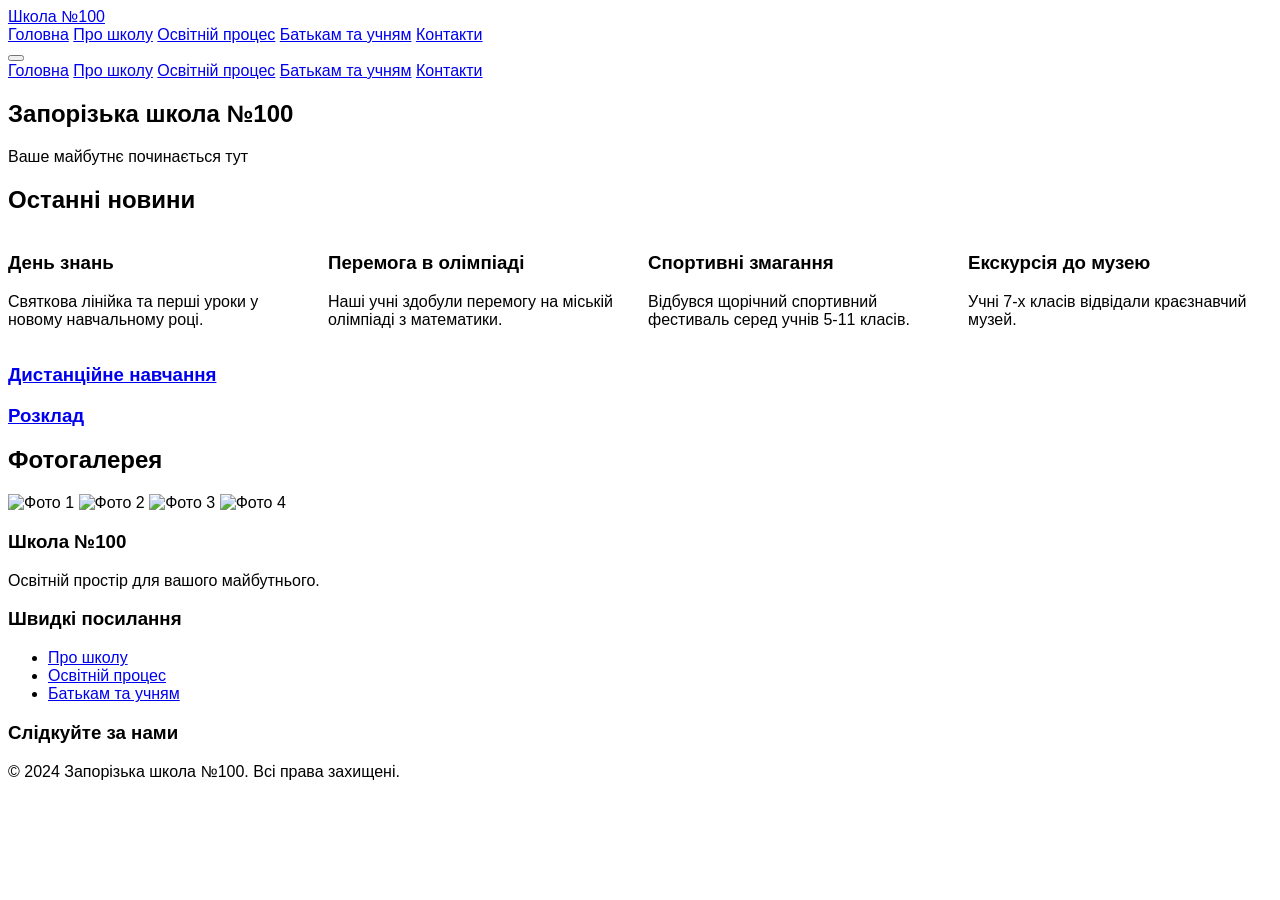
==== public/index.html @ 484928c2 "оновлення 2" ====
<!DOCTYPE html>
<html lang="uk">
<head>
    <meta charset="UTF-8">
    <meta name="viewport" content="width=device-width, initial-scale=1.0">
    <title>Головна - Запорізька школа №100</title>
    <script src="https://cdn.tailwindcss.com"></script>
    <link rel="stylesheet" href="css/style.css">
    <script src="https://unpkg.com/lucide@latest"></script>
    <style>
        body { font-family: 'Inter', sans-serif; }
        .bento-grid { display: grid; grid-template-columns: repeat(auto-fit, minmax(250px, 1fr)); gap: 1rem; }
    </style>
</head>
<body class="bg-gray-100 text-gray-800">

    <!-- Header -->
    <header class="bg-white shadow-md sticky top-0 z-50">
        <nav class="container mx-auto px-6 py-4 flex justify-between items-center">
            <a href="index.html" class="text-2xl font-bold text-blue-900">Школа №100</a>
            <div class="hidden md:flex space-x-6">
                <a href="index.html" class="text-blue-900 font-semibold">Головна</a>
                <a href="about.html" class="hover:text-blue-900">Про школу</a>
                <a href="education.html" class="hover:text-blue-900">Освітній процес</a>
                <a href="parents-students.html" class="hover:text-blue-900">Батькам та учням</a>
                <a href="contacts.html" class="hover:text-blue-900">Контакти</a>
            </div>
            <button class="md:hidden" id="mobile-menu-button">
                <i data-lucide="menu"></i>
            </button>
        </nav>
        <!-- Mobile Menu -->
        <div id="mobile-menu" class="hidden md:hidden px-6 pb-4">
            <a href="index.html" class="block py-2 text-blue-900 font-semibold">Головна</a>
            <a href="about.html" class="block py-2 hover:text-blue-900">Про школу</a>
            <a href="education.html" class="block py-2 hover:text-blue-900">Освітній процес</a>
            <a href="parents-students.html" class="block py-2 hover:text-blue-900">Батькам та учням</a>
            <a href="contacts.html" class="block py-2 hover:text-blue-900">Контакти</a>
        </div>
    </header>

    <!-- Main Content -->
    <main class="container mx-auto px-6 py-8">
        <!-- Hero Section -->
        <section class="bg-blue-900 text-white rounded-lg p-12 text-center mb-12">
            <h1 class="text-4xl md:text-5xl font-bold mb-4">Запорізька школа №100</h1>
            <p class="text-lg md:text-xl text-yellow-400">Ваше майбутнє починається тут</p>
        </section>

        <!-- Latest News (Bento Grid) -->
        <section class="mb-12">
            <h2 class="text-3xl font-bold text-center mb-8">Останні новини</h2>
            <div class="bento-grid">
                <div class="bg-white p-6 rounded-lg shadow-md hover:shadow-xl transition-shadow">
                    <h3 class="font-bold text-lg mb-2">День знань</h3>
                    <p class="text-sm">Святкова лінійка та перші уроки у новому навчальному році.</p>
                </div>
                <div class="bg-white p-6 rounded-lg shadow-md hover:shadow-xl transition-shadow">
                    <h3 class="font-bold text-lg mb-2">Перемога в олімпіаді</h3>
                    <p class="text-sm">Наші учні здобули перемогу на міській олімпіаді з математики.</p>
                </div>
                <div class="bg-white p-6 rounded-lg shadow-md hover:shadow-xl transition-shadow">
                    <h3 class="font-bold text-lg mb-2">Спортивні змагання</h3>
                    <p class="text-sm">Відбувся щорічний спортивний фестиваль серед учнів 5-11 класів.</p>
                </div>
                <div class="bg-white p-6 rounded-lg shadow-md hover:shadow-xl transition-shadow">
                    <h3 class="font-bold text-lg mb-2">Екскурсія до музею</h3>
                    <p class="text-sm">Учні 7-х класів відвідали краєзнавчий музей.</p>
                </div>
            </div>
        </section>

        <!-- Quick Links -->
        <section class="mb-12">
            <div class="flex flex-col md:flex-row gap-8">
                <a href="education.html" class="bg-yellow-400 text-blue-900 p-8 rounded-lg text-center flex-1 hover:bg-yellow-500 transition-colors">
                    <i data-lucide="laptop" class="mx-auto mb-2"></i>
                    <h3 class="text-xl font-bold">Дистанційне навчання</h3>
                </a>
                <a href="education.html#schedule" class="bg-yellow-400 text-blue-900 p-8 rounded-lg text-center flex-1 hover:bg-yellow-500 transition-colors">
                    <i data-lucide="calendar-days" class="mx-auto mb-2"></i>
                    <h3 class="text-xl font-bold">Розклад</h3>
                </a>
            </div>
        </section>

        <!-- Photo Gallery Preview -->
        <section>
            <h2 class="text-3xl font-bold text-center mb-8">Фотогалерея</h2>
            <div class="grid grid-cols-2 md:grid-cols-4 gap-4">
                <img src="https://via.placeholder.com/400x300" alt="Фото 1" class="rounded-lg shadow-md">
                <img src="https://via.placeholder.com/400x300" alt="Фото 2" class="rounded-lg shadow-md">
                <img src="https://via.placeholder.com/400x300" alt="Фото 3" class="rounded-lg shadow-md">
                <img src="https://via.placeholder.com/400x300" alt="Фото 4" class="rounded-lg shadow-md">
            </div>
        </section>
    </main>

    <!-- Footer -->
    <footer class="bg-blue-900 text-white mt-12">
        <div class="container mx-auto px-6 py-8 grid md:grid-cols-3 gap-8">
            <div>
                <h3 class="text-xl font-bold mb-4">Школа №100</h3>
                <p>Освітній простір для вашого майбутнього.</p>
            </div>
            <div>
                <h3 class="text-xl font-bold mb-4">Швидкі посилання</h3>
                <ul>
                    <li><a href="about.html" class="hover:text-yellow-400">Про школу</a></li>
                    <li><a href="education.html" class="hover:text-yellow-400">Освітній процес</a></li>
                    <li><a href="parents-students.html" class="hover:text-yellow-400">Батькам та учням</a></li>
                </ul>
            </div>
            <div>
                <h3 class="text-xl font-bold mb-4">Слідкуйте за нами</h3>
                <div class="flex space-x-4">
                    <a href="#" class="hover:text-yellow-400"><i data-lucide="facebook"></i></a>
                    <a href="#" class="hover:text-yellow-400"><i data-lucide="instagram"></i></a>
                    <a href="#" class="hover:text-yellow-400"><i data-lucide="youtube"></i></a>
                </div>
            </div>
        </div>
        <div class="bg-blue-950 text-center py-4">
            <p>&copy; 2024 Запорізька школа №100. Всі права захищені.</p>
        </div>
    </footer>

    <script>
        lucide.createIcons();

        const mobileMenuButton = document.getElementById('mobile-menu-button');
        const mobileMenu = document.getElementById('mobile-menu');

        mobileMenuButton.addEventListener('click', () => {
            mobileMenu.classList.toggle('hidden');
        });
    </script>

</body>
</html>
---- public/css/style.css ----
/* Custom styles and animations can be added here */
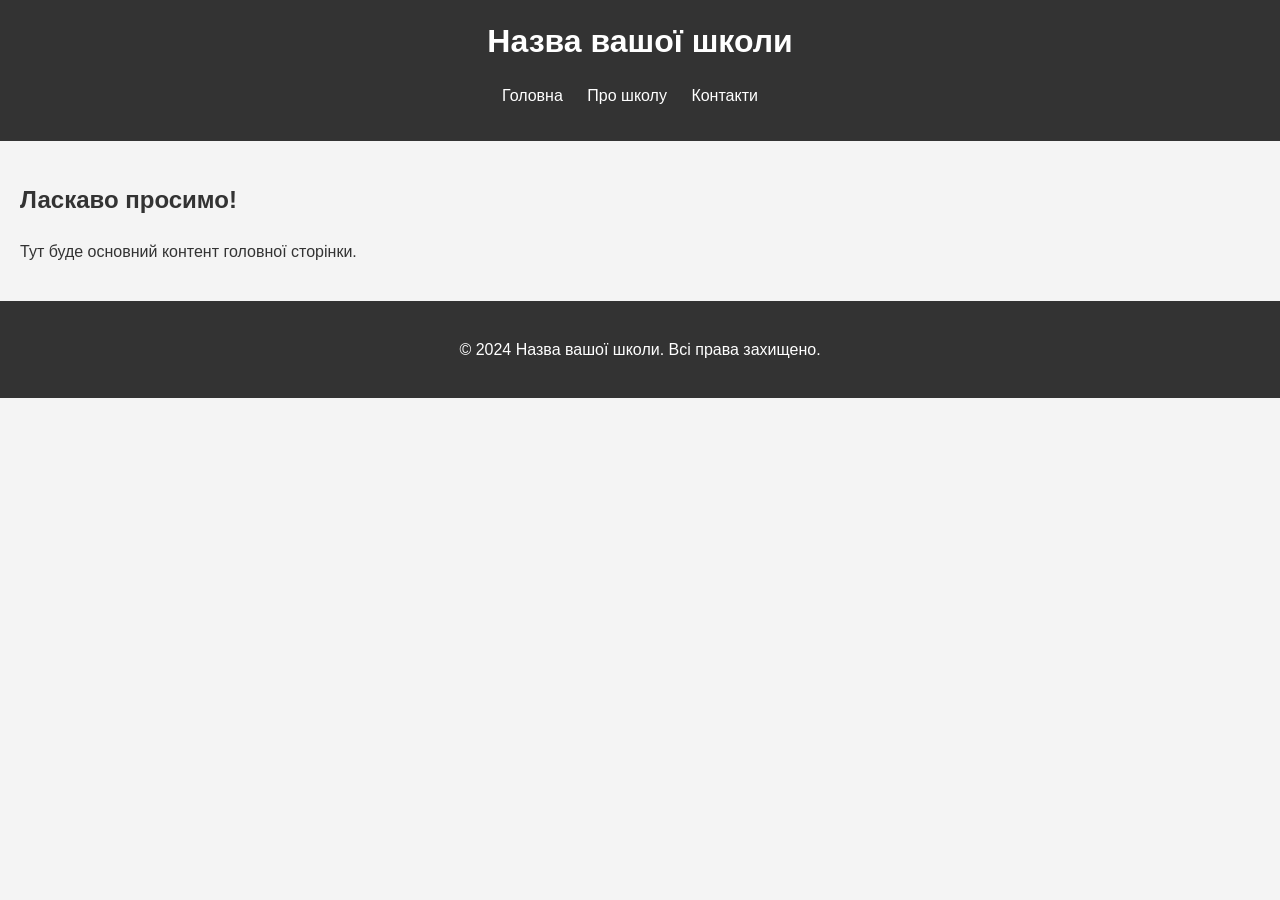
==== commit 8ae6b1ce: "Create public directory and move site files" ====
--- a/public/index.html
+++ b/public/index.html
@@ -3,138 +3,26 @@
 <head>
     <meta charset="UTF-8">
     <meta name="viewport" content="width=device-width, initial-scale=1.0">
-    <title>Головна - Запорізька школа №100</title>
-    <script src="https://cdn.tailwindcss.com"></script>
-    <link rel="stylesheet" href="css/style.css">
-    <script src="https://unpkg.com/lucide@latest"></script>
-    <style>
-        body { font-family: 'Inter', sans-serif; }
-        .bento-grid { display: grid; grid-template-columns: repeat(auto-fit, minmax(250px, 1fr)); gap: 1rem; }
-    </style>
+    <title>Головна - Назва вашої школи</title>
+    <link rel="stylesheet" href="style.css">
 </head>
-<body class="bg-gray-100 text-gray-800">
-
-    <!-- Header -->
-    <header class="bg-white shadow-md sticky top-0 z-50">
-        <nav class="container mx-auto px-6 py-4 flex justify-between items-center">
-            <a href="index.html" class="text-2xl font-bold text-blue-900">Школа №100</a>
-            <div class="hidden md:flex space-x-6">
-                <a href="index.html" class="text-blue-900 font-semibold">Головна</a>
-                <a href="about.html" class="hover:text-blue-900">Про школу</a>
-                <a href="education.html" class="hover:text-blue-900">Освітній процес</a>
-                <a href="parents-students.html" class="hover:text-blue-900">Батькам та учням</a>
-                <a href="contacts.html" class="hover:text-blue-900">Контакти</a>
-            </div>
-            <button class="md:hidden" id="mobile-menu-button">
-                <i data-lucide="menu"></i>
-            </button>
+<body>
+    <header>
+        <h1>Назва вашої школи</h1>
+        <nav>
+            <ul>
+                <li><a href="index.html">Головна</a></li>
+                <li><a href="about.html">Про школу</a></li>
+                <li><a href="contacts.html">Контакти</a></li>
+            </ul>
         </nav>
-        <!-- Mobile Menu -->
-        <div id="mobile-menu" class="hidden md:hidden px-6 pb-4">
-            <a href="index.html" class="block py-2 text-blue-900 font-semibold">Головна</a>
-            <a href="about.html" class="block py-2 hover:text-blue-900">Про школу</a>
-            <a href="education.html" class="block py-2 hover:text-blue-900">Освітній процес</a>
-            <a href="parents-students.html" class="block py-2 hover:text-blue-900">Батькам та учням</a>
-            <a href="contacts.html" class="block py-2 hover:text-blue-900">Контакти</a>
-        </div>
     </header>
-
-    <!-- Main Content -->
-    <main class="container mx-auto px-6 py-8">
-        <!-- Hero Section -->
-        <section class="bg-blue-900 text-white rounded-lg p-12 text-center mb-12">
-            <h1 class="text-4xl md:text-5xl font-bold mb-4">Запорізька школа №100</h1>
-            <p class="text-lg md:text-xl text-yellow-400">Ваше майбутнє починається тут</p>
-        </section>
-
-        <!-- Latest News (Bento Grid) -->
-        <section class="mb-12">
-            <h2 class="text-3xl font-bold text-center mb-8">Останні новини</h2>
-            <div class="bento-grid">
-                <div class="bg-white p-6 rounded-lg shadow-md hover:shadow-xl transition-shadow">
-                    <h3 class="font-bold text-lg mb-2">День знань</h3>
-                    <p class="text-sm">Святкова лінійка та перші уроки у новому навчальному році.</p>
-                </div>
-                <div class="bg-white p-6 rounded-lg shadow-md hover:shadow-xl transition-shadow">
-                    <h3 class="font-bold text-lg mb-2">Перемога в олімпіаді</h3>
-                    <p class="text-sm">Наші учні здобули перемогу на міській олімпіаді з математики.</p>
-                </div>
-                <div class="bg-white p-6 rounded-lg shadow-md hover:shadow-xl transition-shadow">
-                    <h3 class="font-bold text-lg mb-2">Спортивні змагання</h3>
-                    <p class="text-sm">Відбувся щорічний спортивний фестиваль серед учнів 5-11 класів.</p>
-                </div>
-                <div class="bg-white p-6 rounded-lg shadow-md hover:shadow-xl transition-shadow">
-                    <h3 class="font-bold text-lg mb-2">Екскурсія до музею</h3>
-                    <p class="text-sm">Учні 7-х класів відвідали краєзнавчий музей.</p>
-                </div>
-            </div>
-        </section>
-
-        <!-- Quick Links -->
-        <section class="mb-12">
-            <div class="flex flex-col md:flex-row gap-8">
-                <a href="education.html" class="bg-yellow-400 text-blue-900 p-8 rounded-lg text-center flex-1 hover:bg-yellow-500 transition-colors">
-                    <i data-lucide="laptop" class="mx-auto mb-2"></i>
-                    <h3 class="text-xl font-bold">Дистанційне навчання</h3>
-                </a>
-                <a href="education.html#schedule" class="bg-yellow-400 text-blue-900 p-8 rounded-lg text-center flex-1 hover:bg-yellow-500 transition-colors">
-                    <i data-lucide="calendar-days" class="mx-auto mb-2"></i>
-                    <h3 class="text-xl font-bold">Розклад</h3>
-                </a>
-            </div>
-        </section>
-
-        <!-- Photo Gallery Preview -->
-        <section>
-            <h2 class="text-3xl font-bold text-center mb-8">Фотогалерея</h2>
-            <div class="grid grid-cols-2 md:grid-cols-4 gap-4">
-                <img src="https://via.placeholder.com/400x300" alt="Фото 1" class="rounded-lg shadow-md">
-                <img src="https://via.placeholder.com/400x300" alt="Фото 2" class="rounded-lg shadow-md">
-                <img src="https://via.placeholder.com/400x300" alt="Фото 3" class="rounded-lg shadow-md">
-                <img src="https://via.placeholder.com/400x300" alt="Фото 4" class="rounded-lg shadow-md">
-            </div>
-        </section>
+    <main>
+        <h2>Ласкаво просимо!</h2>
+        <p>Тут буде основний контент головної сторінки.</p>
     </main>
-
-    <!-- Footer -->
-    <footer class="bg-blue-900 text-white mt-12">
-        <div class="container mx-auto px-6 py-8 grid md:grid-cols-3 gap-8">
-            <div>
-                <h3 class="text-xl font-bold mb-4">Школа №100</h3>
-                <p>Освітній простір для вашого майбутнього.</p>
-            </div>
-            <div>
-                <h3 class="text-xl font-bold mb-4">Швидкі посилання</h3>
-                <ul>
-                    <li><a href="about.html" class="hover:text-yellow-400">Про школу</a></li>
-                    <li><a href="education.html" class="hover:text-yellow-400">Освітній процес</a></li>
-                    <li><a href="parents-students.html" class="hover:text-yellow-400">Батькам та учням</a></li>
-                </ul>
-            </div>
-            <div>
-                <h3 class="text-xl font-bold mb-4">Слідкуйте за нами</h3>
-                <div class="flex space-x-4">
-                    <a href="#" class="hover:text-yellow-400"><i data-lucide="facebook"></i></a>
-                    <a href="#" class="hover:text-yellow-400"><i data-lucide="instagram"></i></a>
-                    <a href="#" class="hover:text-yellow-400"><i data-lucide="youtube"></i></a>
-                </div>
-            </div>
-        </div>
-        <div class="bg-blue-950 text-center py-4">
-            <p>&copy; 2024 Запорізька школа №100. Всі права захищені.</p>
-        </div>
+    <footer>
+        <p>&copy; 2024 Назва вашої школи. Всі права захищено.</p>
     </footer>
-
-    <script>
-        lucide.createIcons();
-
-        const mobileMenuButton = document.getElementById('mobile-menu-button');
-        const mobileMenu = document.getElementById('mobile-menu');
-
-        mobileMenuButton.addEventListener('click', () => {
-            mobileMenu.classList.toggle('hidden');
-        });
-    </script>
-
 </body>
-</html>
+</html>
--- a/public/style.css
+++ b/public/style.css
@@ -0,0 +1,45 @@
+body {
+    font-family: sans-serif;
+    line-height: 1.6;
+    margin: 0;
+    padding: 0;
+    background-color: #f4f4f4;
+    color: #333;
+}
+
+header {
+    background: #333;
+    color: #fff;
+    padding: 1rem 0;
+    text-align: center;
+}
+
+header h1 {
+    margin: 0;
+}
+
+nav ul {
+    padding: 0;
+    list-style: none;
+}
+
+nav ul li {
+    display: inline;
+    margin-right: 20px;
+}
+
+nav a {
+    color: #fff;
+    text-decoration: none;
+}
+
+main {
+    padding: 20px;
+}
+
+footer {
+    text-align: center;
+    padding: 20px;
+    background: #333;
+    color: #fff;
+}
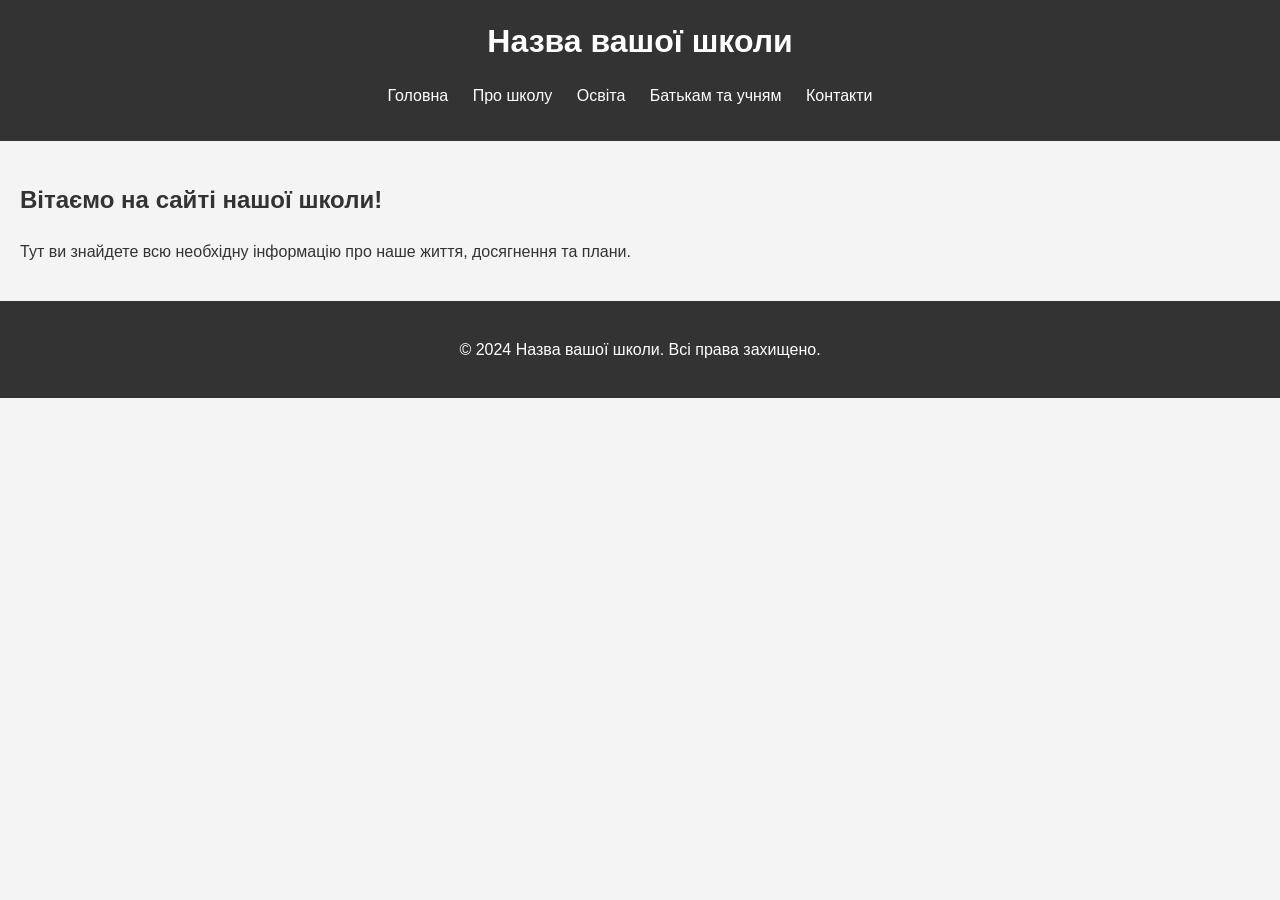
==== commit 20868ce4: "feat: Add full navigation to all pages" ====
--- a/public/index.html
+++ b/public/index.html
@@ -13,13 +13,15 @@
             <ul>
                 <li><a href="index.html">Головна</a></li>
                 <li><a href="about.html">Про школу</a></li>
+                <li><a href="education.html">Освіта</a></li>
+                <li><a href="parents-students.html">Батькам та учням</a></li>
                 <li><a href="contacts.html">Контакти</a></li>
             </ul>
         </nav>
     </header>
     <main>
-        <h2>Ласкаво просимо!</h2>
-        <p>Тут буде основний контент головної сторінки.</p>
+        <h2>Вітаємо на сайті нашої школи!</h2>
+        <p>Тут ви знайдете всю необхідну інформацію про наше життя, досягнення та плани.</p>
     </main>
     <footer>
         <p>&copy; 2024 Назва вашої школи. Всі права захищено.</p>
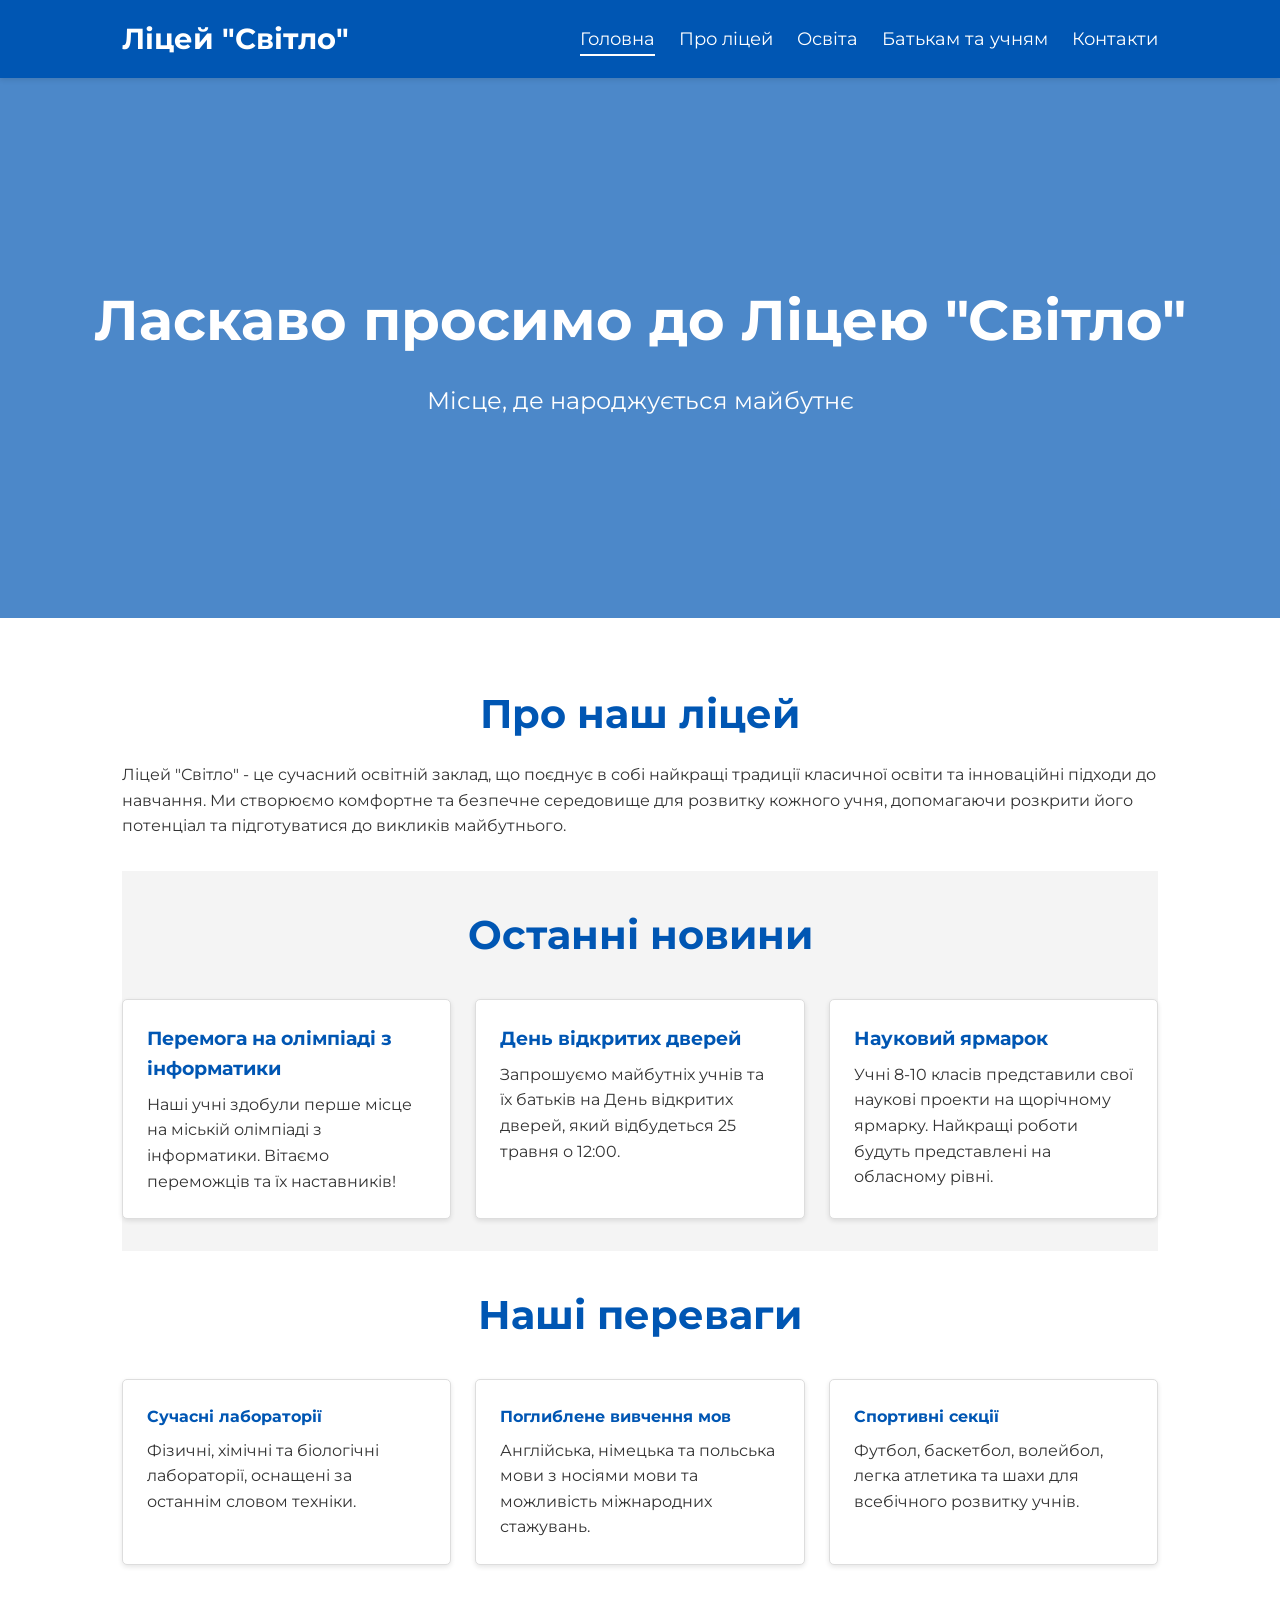
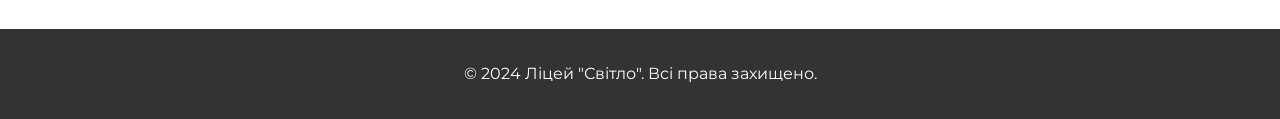
==== commit b6f06d50: "feat: Redesign website and add content" ====
--- a/public/index.html
+++ b/public/index.html
@@ -3,28 +3,77 @@
 <head>
     <meta charset="UTF-8">
     <meta name="viewport" content="width=device-width, initial-scale=1.0">
-    <title>Головна - Назва вашої школи</title>
+    <title>Головна - Ліцей "Світло"</title>
     <link rel="stylesheet" href="style.css">
 </head>
 <body>
     <header>
-        <h1>Назва вашої школи</h1>
-        <nav>
-            <ul>
-                <li><a href="index.html">Головна</a></li>
-                <li><a href="about.html">Про школу</a></li>
-                <li><a href="education.html">Освіта</a></li>
-                <li><a href="parents-students.html">Батькам та учням</a></li>
-                <li><a href="contacts.html">Контакти</a></li>
-            </ul>
-        </nav>
+        <div class="container">
+            <h1>Ліцей "Світло"</h1>
+            <nav>
+                <ul>
+                    <li><a href="index.html" class="active">Головна</a></li>
+                    <li><a href="about.html">Про ліцей</a></li>
+                    <li><a href="education.html">Освіта</a></li>
+                    <li><a href="parents-students.html">Батькам та учням</a></li>
+                    <li><a href="contacts.html">Контакти</a></li>
+                </ul>
+            </nav>
+        </div>
     </header>
+
+    <div class="hero">
+        <h1>Ласкаво просимо до Ліцею "Світло"</h1>
+        <p>Місце, де народжується майбутнє</p>
+    </div>
+
     <main>
-        <h2>Вітаємо на сайті нашої школи!</h2>
-        <p>Тут ви знайдете всю необхідну інформацію про наше життя, досягнення та плани.</p>
+        <div class="container">
+            <section class="section">
+                <h2>Про наш ліцей</h2>
+                <p>Ліцей "Світло" - це сучасний освітній заклад, що поєднує в собі найкращі традиції класичної освіти та інноваційні підходи до навчання. Ми створюємо комфортне та безпечне середовище для розвитку кожного учня, допомагаючи розкрити його потенціал та підготуватися до викликів майбутнього.</p>
+            </section>
+
+            <section class="section-bg">
+                <h2>Останні новини</h2>
+                <div class="card-container">
+                    <div class="card">
+                        <h3>Перемога на олімпіаді з інформатики</h3>
+                        <p>Наші учні здобули перше місце на міській олімпіаді з інформатики. Вітаємо переможців та їх наставників!</p>
+                    </div>
+                    <div class="card">
+                        <h3>День відкритих дверей</h3>
+                        <p>Запрошуємо майбутніх учнів та їх батьків на День відкритих дверей, який відбудеться 25 травня о 12:00.</p>
+                    </div>
+                    <div class="card">
+                        <h3>Науковий ярмарок</h3>
+                        <p>Учні 8-10 класів представили свої наукові проекти на щорічному ярмарку. Найкращі роботи будуть представлені на обласному рівні.</p>
+                    </div>
+                </div>
+            </section>
+
+            <section class="section">
+                <h2>Наші переваги</h2>
+                 <div class="card-container">
+                    <div class="card">
+                        <h4>Сучасні лабораторії</h4>
+                        <p>Фізичні, хімічні та біологічні лабораторії, оснащені за останнім словом техніки.</p>
+                    </div>
+                    <div class="card">
+                        <h4>Поглиблене вивчення мов</h4>
+                        <p>Англійська, німецька та польська мови з носіями мови та можливість міжнародних стажувань.</p>
+                    </div>
+                    <div class="card">
+                        <h4>Спортивні секції</h4>
+                        <p>Футбол, баскетбол, волейбол, легка атлетика та шахи для всебічного розвитку учнів.</p>
+                    </div>
+                </div>
+            </section>
+        </div>
     </main>
+
     <footer>
-        <p>&copy; 2024 Назва вашої школи. Всі права захищено.</p>
+        <p>&copy; 2024 Ліцей "Світло". Всі права захищено.</p>
     </footer>
 </body>
-</html>+</html>
--- a/public/style.css
+++ b/public/style.css
@@ -1,45 +1,205 @@
-body {
-    font-family: sans-serif;
-    line-height: 1.6;
+/* Importing Google Font */
+@import url('https://fonts.googleapis.com/css2?family=Montserrat:wght@400;700&display=swap');
+
+/* Basic Reset & Body Styles */
+:root {
+    --primary-color: #0056b3; /* A nice blue */
+    --secondary-color: #f4f4f4; /* Light grey background */
+    --dark-color: #333;
+    --light-color: #fff;
+    --font-family: 'Montserrat', sans-serif;
+}
+
+* {
+    box-sizing: border-box;
     margin: 0;
     padding: 0;
-    background-color: #f4f4f4;
-    color: #333;
-}
-
+}
+
+body {
+    font-family: var(--font-family);
+    line-height: 1.6;
+    background-color: var(--light-color);
+    color: var(--dark-color);
+}
+
+.container {
+    max-width: 1100px;
+    margin: auto;
+    overflow: hidden;
+    padding: 0 2rem;
+}
+
+/* Header & Navigation */
 header {
-    background: #333;
-    color: #fff;
+    background: var(--primary-color);
+    color: var(--light-color);
     padding: 1rem 0;
+    position: sticky;
+    top: 0;
+    z-index: 1000;
+    box-shadow: 0 2px 5px rgba(0,0,0,0.1);
+}
+
+header .container {
+    display: flex;
+    justify-content: space-between;
+    align-items: center;
+}
+
+header h1 {
+    font-size: 1.8rem;
+}
+
+header ul {
+    list-style: none;
+}
+
+header li {
+    display: inline;
+    margin-left: 20px;
+}
+
+header a {
+    color: var(--light-color);
+    text-decoration: none;
+    font-size: 1.1rem;
+    padding-bottom: 5px;
+    transition: all 0.3s ease;
+}
+
+header a:hover, header .active {
+    border-bottom: 2px solid var(--light-color);
+}
+
+/* Main Content Area */
+main {
+    padding: 2rem 0;
+    min-height: 70vh; /* Ensure footer is not too high */
+}
+
+main h2 {
+    font-size: 2.5rem;
+    margin-bottom: 1rem;
+    color: var(--primary-color);
     text-align: center;
 }
 
-header h1 {
-    margin: 0;
-}
-
-nav ul {
-    padding: 0;
-    list-style: none;
-}
-
-nav ul li {
-    display: inline;
-    margin-right: 20px;
-}
-
-nav a {
-    color: #fff;
-    text-decoration: none;
-}
-
-main {
-    padding: 20px;
-}
-
+.section {
+    padding: 2rem 0;
+}
+
+.section-bg {
+    background-color: var(--secondary-color);
+    padding: 2rem 0;
+}
+
+/* Footer */
 footer {
+    background: var(--dark-color);
+    color: var(--light-color);
     text-align: center;
-    padding: 20px;
-    background: #333;
-    color: #fff;
-}+    padding: 2rem 0;
+}
+
+/* Utility Classes & Specific sections */
+.hero {
+    background: url('https://images.unsplash.com/photo-1523050854058-8df90110c9f1?q=80&w=2070&auto=format&fit=crop') no-repeat center center/cover;
+    height: 60vh;
+    color: white;
+    display: flex;
+    flex-direction: column;
+    justify-content: center;
+    align-items: center;
+    text-align: center;
+    box-shadow: inset 0 0 0 1000px rgba(0, 86, 179, 0.7); /* Blue overlay */
+}
+
+.hero h1 {
+    font-size: 3.5rem;
+    margin-bottom: 1rem;
+}
+
+.hero p {
+    font-size: 1.5rem;
+}
+
+.card-container {
+    display: grid;
+    grid-template-columns: repeat(auto-fit, minmax(300px, 1fr));
+    gap: 1.5rem;
+    margin-top: 2rem;
+}
+
+.card {
+    background: var(--light-color);
+    border: 1px solid #ddd;
+    border-radius: 5px;
+    padding: 1.5rem;
+    box-shadow: 0 2px 5px rgba(0,0,0,0.1);
+    transition: transform 0.3s ease, box-shadow 0.3s ease;
+}
+
+.card:hover {
+    transform: translateY(-5px);
+    box-shadow: 0 4px 15px rgba(0,0,0,0.15);
+}
+
+.card h3, .card h4 {
+    color: var(--primary-color);
+    margin-bottom: 0.5rem;
+}
+
+/* Contact Page */
+.contact-grid {
+    display: grid;
+    grid-template-columns: 1fr 1fr;
+    gap: 2rem;
+    align-items: center;
+    margin-top: 2rem;
+}
+
+.contact-grid iframe {
+    width: 100%;
+    height: 100%;
+    min-height: 350px;
+    border: 0;
+    border-radius: 5px;
+}
+
+.contact-info p {
+    margin-bottom: 1rem;
+    font-size: 1.1rem;
+}
+.contact-info h3 {
+    color: var(--primary-color);
+    margin-bottom: 0.5rem;
+}
+
+
+/* Responsive Design */
+@media(max-width: 768px) {
+    header .container {
+        flex-direction: column;
+    }
+
+    header h1 {
+        margin-bottom: 1rem;
+    }
+    
+    header nav ul {
+      padding-left: 0;
+    }
+
+    .hero h1 {
+        font-size: 2.5rem;
+    }
+
+    .hero p {
+        font-size: 1.2rem;
+    }
+
+    .contact-grid {
+        grid-template-columns: 1fr;
+    }
+}
